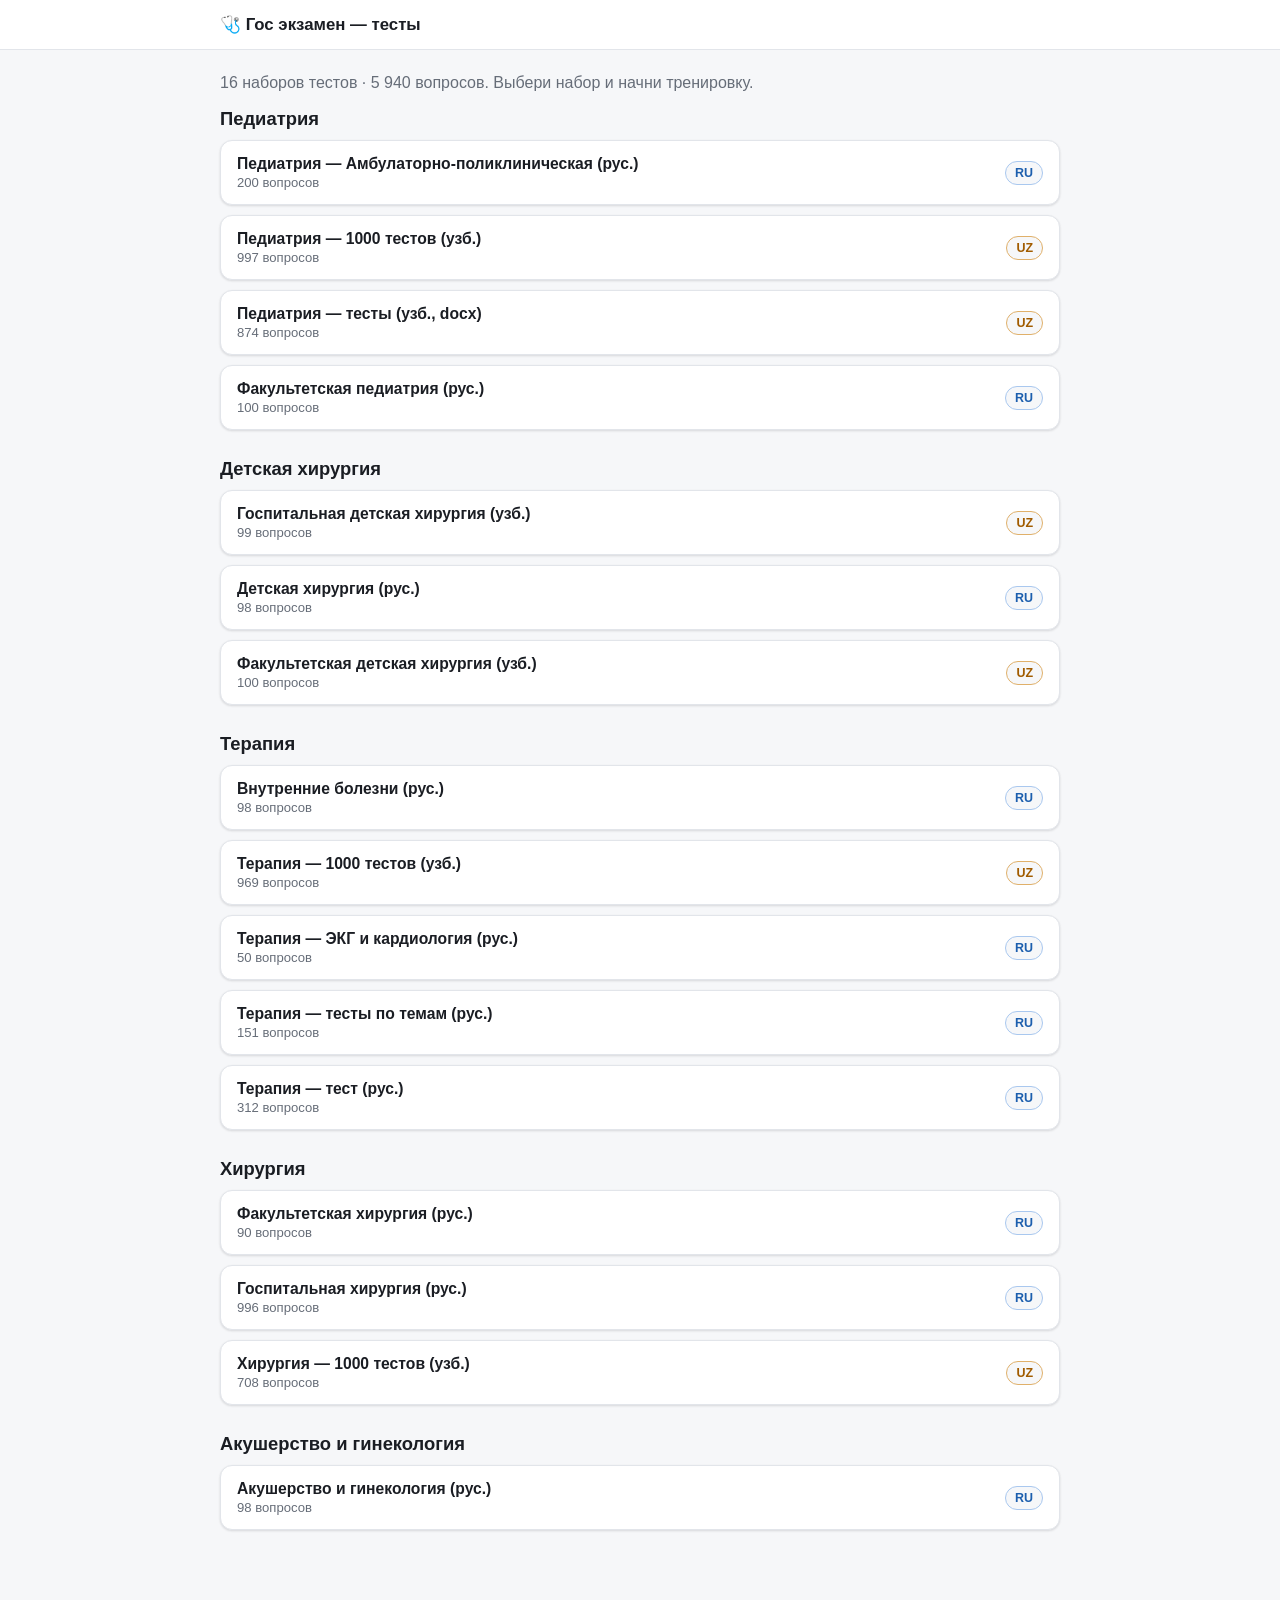
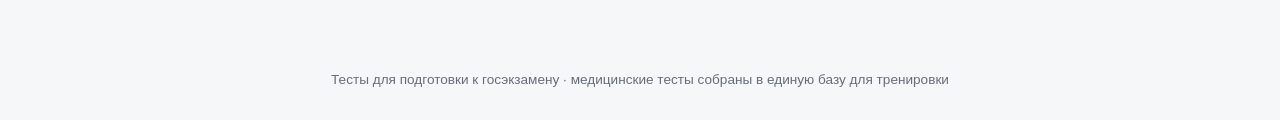
==== index.html @ 0cf94e14 "feat: add gos-exam test practice site (16 question banks, 5940 questions) Parses source docx/doc/pdf" ====
<!doctype html>
<html lang="ru">
<head>
<meta charset="utf-8">
<meta name="viewport" content="width=device-width, initial-scale=1">
<title>Гос экзамен — тесты</title>
<link rel="stylesheet" href="style.css">
</head>
<body>
<header class="topbar">
  <div class="topbar-inner">
    <a href="#/" class="brand">🩺 Гос экзамен — тесты</a>
    <div id="scoreBadge" class="score-badge" hidden></div>
  </div>
</header>

<main id="app" class="app"></main>

<footer class="footer">
  <p>Тесты для подготовки к госэкзамену · медицинские тесты собраны в единую базу для тренировки</p>
</footer>

<script src="app.js"></script>
</body>
</html>
---- style.css ----
:root {
  --bg: #f6f7f9;
  --surface: #ffffff;
  --border: #e2e5ea;
  --text: #1a1d23;
  --text-dim: #666d78;
  --brand: #0f766e;
  --brand-dark: #0b5a54;
  --correct: #16803c;
  --correct-bg: #e7f7ec;
  --wrong: #c62828;
  --wrong-bg: #fdecec;
  --radius: 12px;
  --shadow: 0 1px 3px rgba(20, 24, 30, 0.06), 0 1px 2px rgba(20, 24, 30, 0.08);
}

@media (prefers-color-scheme: dark) {
  :root {
    --bg: #14161a;
    --surface: #1c1f24;
    --border: #2c3037;
    --text: #eceef1;
    --text-dim: #9aa1ab;
    --brand: #2dd4bf;
    --brand-dark: #14b8a6;
    --correct: #4ade80;
    --correct-bg: #113322;
    --wrong: #f87171;
    --wrong-bg: #3a1616;
    --shadow: 0 1px 3px rgba(0, 0, 0, 0.4), 0 1px 2px rgba(0, 0, 0, 0.3);
  }
}

* { box-sizing: border-box; }

html, body {
  margin: 0;
  padding: 0;
  background: var(--bg);
  color: var(--text);
  font-family: -apple-system, BlinkMacSystemFont, "Segoe UI", Roboto, Helvetica, Arial, sans-serif;
}

a { color: inherit; }

.topbar {
  position: sticky;
  top: 0;
  z-index: 10;
  background: var(--surface);
  border-bottom: 1px solid var(--border);
}

.topbar-inner {
  max-width: 880px;
  margin: 0 auto;
  padding: 14px 20px;
  display: flex;
  align-items: center;
  justify-content: space-between;
}

.brand {
  font-weight: 700;
  font-size: 1.05rem;
  text-decoration: none;
  color: var(--text);
}

.score-badge {
  font-size: 0.9rem;
  font-weight: 600;
  padding: 4px 10px;
  border-radius: 999px;
  background: var(--brand);
  color: #fff;
}

.app {
  max-width: 880px;
  margin: 0 auto;
  padding: 24px 20px 80px;
}

.footer {
  text-align: center;
  color: var(--text-dim);
  font-size: 0.85rem;
  padding: 20px;
}

/* ---- Subject list ---- */
.subject-group {
  margin-bottom: 28px;
}

.subject-title {
  font-size: 1.15rem;
  font-weight: 700;
  margin: 0 0 10px;
}

.set-list {
  display: grid;
  gap: 10px;
}

.set-card {
  display: flex;
  align-items: center;
  justify-content: space-between;
  gap: 12px;
  background: var(--surface);
  border: 1px solid var(--border);
  border-radius: var(--radius);
  padding: 14px 16px;
  text-decoration: none;
  color: var(--text);
  box-shadow: var(--shadow);
  transition: transform 0.1s ease, border-color 0.15s ease;
}

.set-card:hover {
  border-color: var(--brand);
  transform: translateY(-1px);
}

.set-card-title {
  font-weight: 600;
  font-size: 0.98rem;
}

.set-card-meta {
  color: var(--text-dim);
  font-size: 0.82rem;
  margin-top: 2px;
}

.pill {
  flex-shrink: 0;
  font-size: 0.78rem;
  font-weight: 700;
  padding: 4px 9px;
  border-radius: 999px;
  background: var(--bg);
  border: 1px solid var(--border);
  color: var(--text-dim);
}

.pill.lang-uz { color: #a15c00; border-color: #e0b06a; }
.pill.lang-ru { color: #1d5fae; border-color: #a9c8ef; }

/* ---- Setup screen ---- */
.setup-card {
  background: var(--surface);
  border: 1px solid var(--border);
  border-radius: var(--radius);
  box-shadow: var(--shadow);
  padding: 24px;
}

.setup-card h2 { margin-top: 0; }

.field { margin-bottom: 18px; }
.field label {
  display: block;
  font-weight: 600;
  margin-bottom: 8px;
  font-size: 0.92rem;
}

.chip-row { display: flex; flex-wrap: wrap; gap: 8px; }

.chip {
  border: 1px solid var(--border);
  background: var(--bg);
  color: var(--text);
  padding: 8px 14px;
  border-radius: 999px;
  cursor: pointer;
  font-size: 0.9rem;
  font-weight: 600;
}

.chip.active {
  background: var(--brand);
  border-color: var(--brand);
  color: #fff;
}

.toggle-row { display: flex; align-items: center; gap: 10px; }

.btn {
  display: inline-block;
  background: var(--brand);
  color: #fff;
  border: none;
  padding: 12px 22px;
  border-radius: 10px;
  font-size: 1rem;
  font-weight: 700;
  cursor: pointer;
  text-decoration: none;
}
.btn:hover { background: var(--brand-dark); }
.btn.secondary {
  background: var(--surface);
  color: var(--text);
  border: 1px solid var(--border);
}
.btn.secondary:hover { border-color: var(--brand); }

.back-link {
  display: inline-block;
  margin-bottom: 16px;
  color: var(--text-dim);
  text-decoration: none;
  font-size: 0.9rem;
}
.back-link:hover { color: var(--brand); }

/* ---- Quiz ---- */
.quiz-progress {
  height: 6px;
  background: var(--border);
  border-radius: 999px;
  overflow: hidden;
  margin-bottom: 20px;
}
.quiz-progress-bar {
  height: 100%;
  background: var(--brand);
  transition: width 0.2s ease;
}

.question-card {
  background: var(--surface);
  border: 1px solid var(--border);
  border-radius: var(--radius);
  box-shadow: var(--shadow);
  padding: 22px;
  margin-bottom: 16px;
}

.question-index {
  color: var(--text-dim);
  font-size: 0.82rem;
  font-weight: 700;
  margin-bottom: 6px;
  text-transform: uppercase;
  letter-spacing: 0.02em;
}

.question-text {
  font-size: 1.08rem;
  font-weight: 600;
  line-height: 1.45;
  margin-bottom: 16px;
}

.option-list { display: grid; gap: 8px; }

.option-btn {
  text-align: left;
  padding: 12px 14px;
  border-radius: 10px;
  border: 1px solid var(--border);
  background: var(--bg);
  color: var(--text);
  cursor: pointer;
  font-size: 0.96rem;
  line-height: 1.4;
}

.option-btn:hover:not(:disabled) { border-color: var(--brand); }

.option-btn:disabled { cursor: default; }

.option-btn.correct {
  background: var(--correct-bg);
  border-color: var(--correct);
  color: var(--correct);
  font-weight: 600;
}

.option-btn.wrong {
  background: var(--wrong-bg);
  border-color: var(--wrong);
  color: var(--wrong);
  font-weight: 600;
}

.quiz-actions {
  display: flex;
  justify-content: flex-end;
  gap: 10px;
  margin-top: 18px;
}

/* ---- Results ---- */
.result-card {
  text-align: center;
  background: var(--surface);
  border: 1px solid var(--border);
  border-radius: var(--radius);
  box-shadow: var(--shadow);
  padding: 36px 24px;
}

.result-score {
  font-size: 2.6rem;
  font-weight: 800;
  color: var(--brand);
  margin: 6px 0;
}

.result-actions {
  display: flex;
  justify-content: center;
  gap: 10px;
  margin-top: 20px;
  flex-wrap: wrap;
}

.review-list { margin-top: 24px; text-align: left; display: grid; gap: 12px; }

.review-item {
  border: 1px solid var(--border);
  border-radius: 10px;
  padding: 14px 16px;
  background: var(--bg);
}

.review-q { font-weight: 600; margin-bottom: 8px; }
.review-your { color: var(--wrong); font-size: 0.92rem; }
.review-correct { color: var(--correct); font-size: 0.92rem; }

.empty-state {
  text-align: center;
  color: var(--text-dim);
  padding: 60px 20px;
}
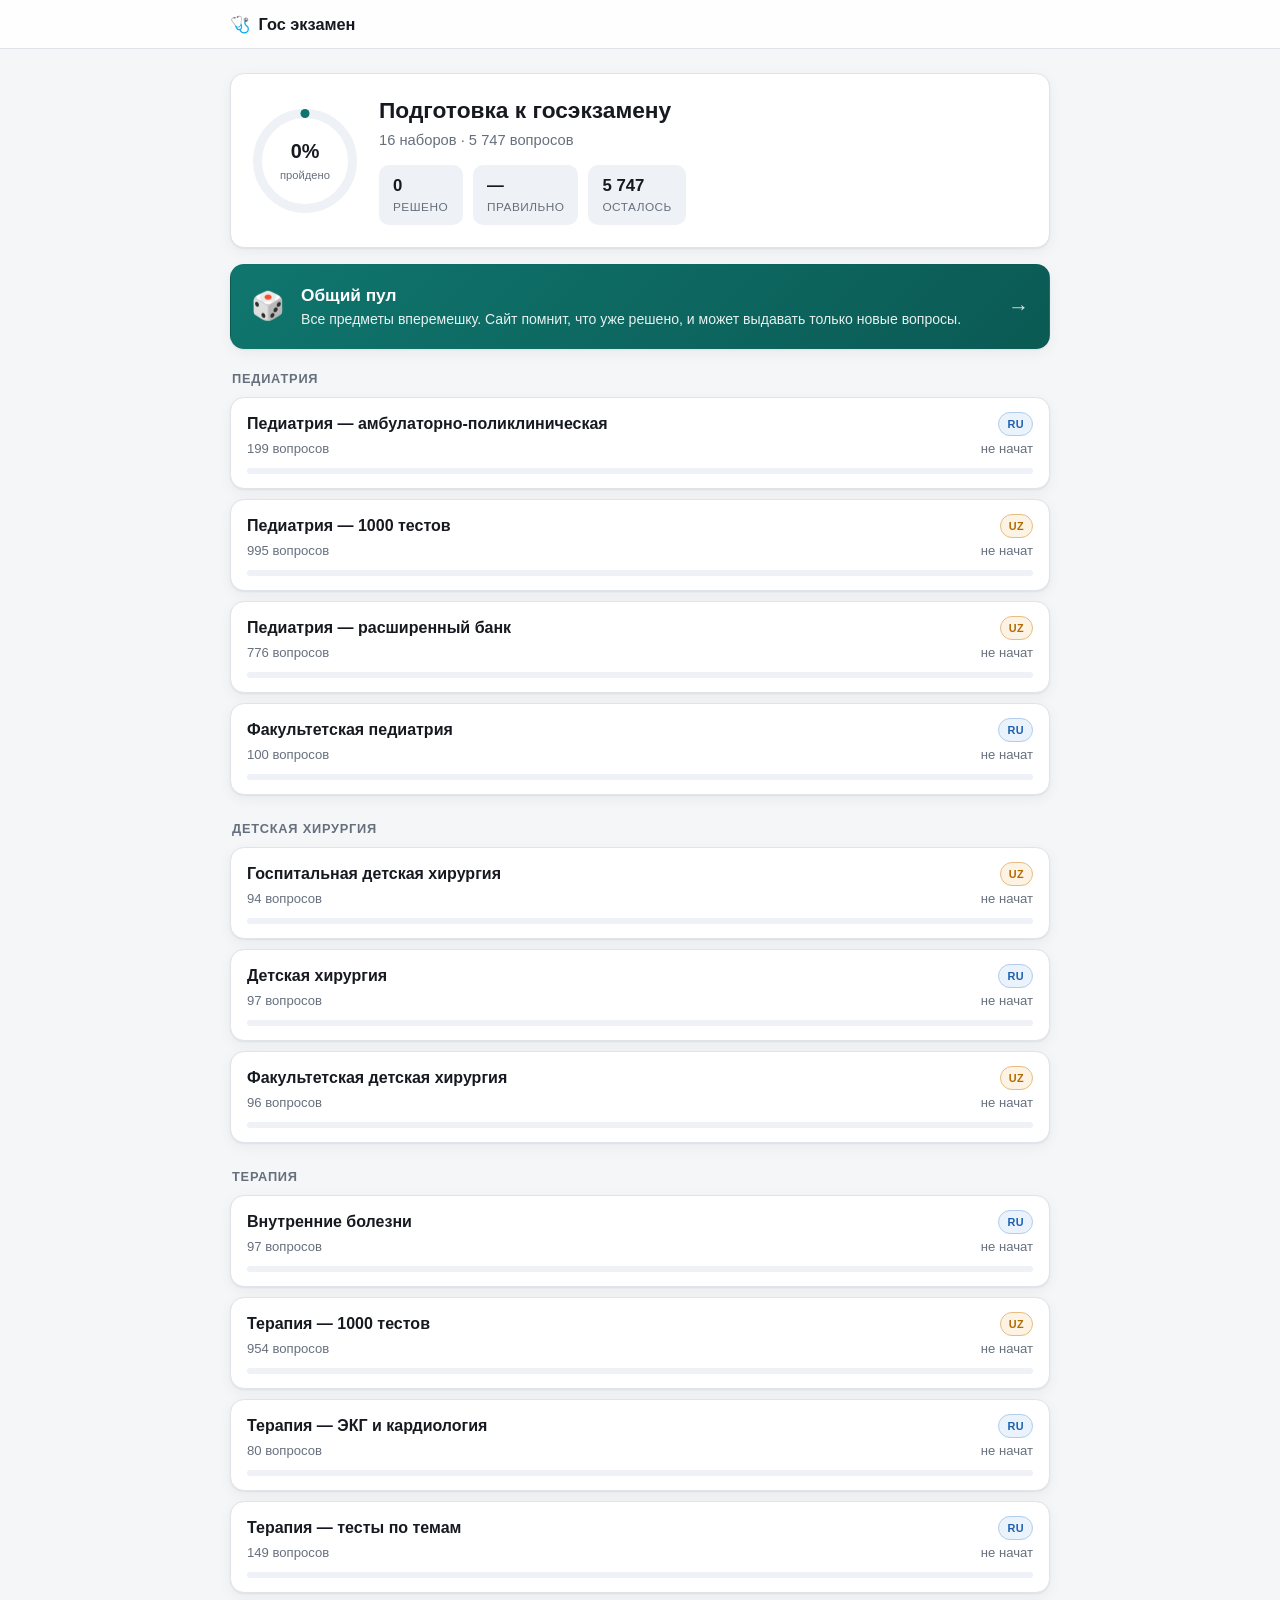
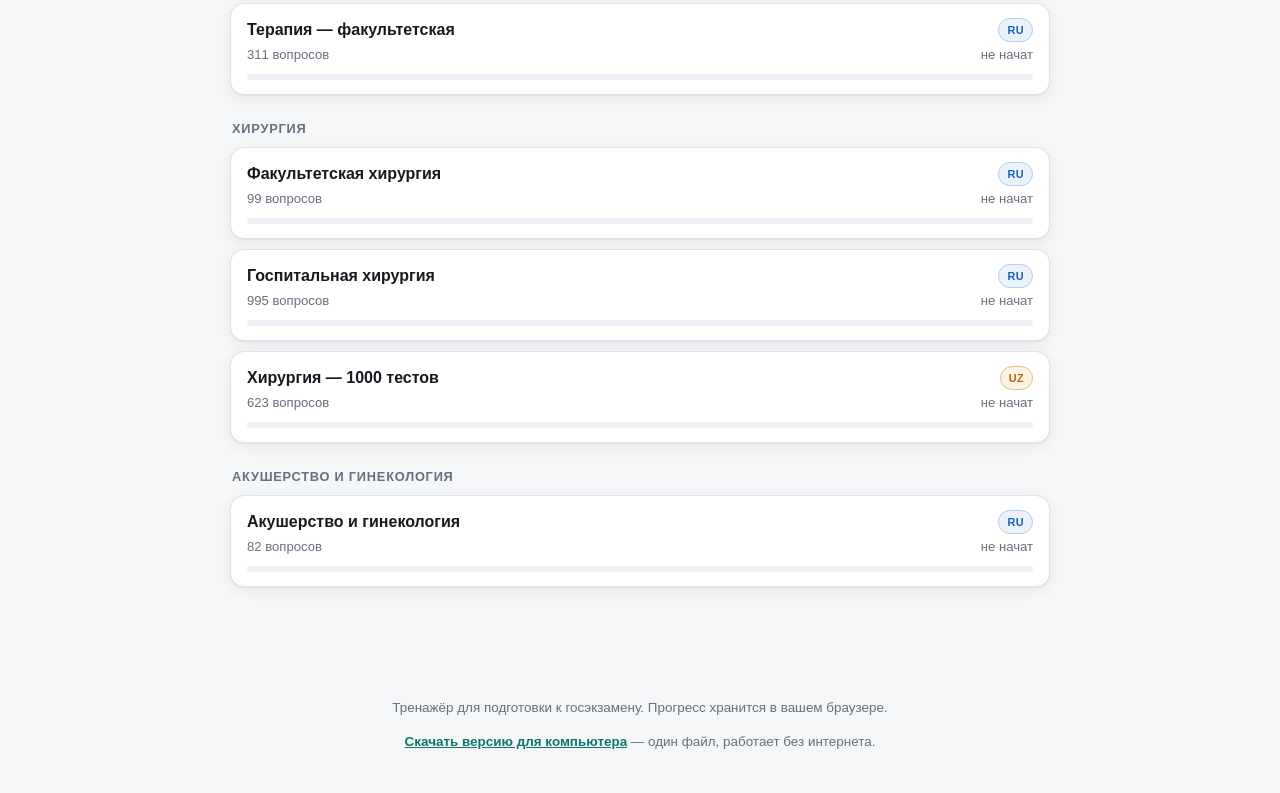
==== commit 805a3b8e: "feat: общий пул с памятью прогресса, офлайн-версия, проверка ключей ответов Данные: - исправлены пар" ====
--- a/index.html
+++ b/index.html
@@ -4,12 +4,13 @@
 <meta charset="utf-8">
 <meta name="viewport" content="width=device-width, initial-scale=1">
 <title>Гос экзамен — тесты</title>
+<meta name="description" content="Тренажёр тестов для подготовки к государственному экзамену: терапия, педиатрия, хирургия, детская хирургия, акушерство и гинекология.">
 <link rel="stylesheet" href="style.css">
 </head>
 <body>
 <header class="topbar">
   <div class="topbar-inner">
-    <a href="#/" class="brand">🩺 Гос экзамен — тесты</a>
+    <a href="#/" class="brand"><span class="brand-mark">🩺</span> Гос экзамен</a>
     <div id="scoreBadge" class="score-badge" hidden></div>
   </div>
 </header>
@@ -17,9 +18,13 @@
 <main id="app" class="app"></main>
 
 <footer class="footer">
-  <p>Тесты для подготовки к госэкзамену · медицинские тесты собраны в единую базу для тренировки</p>
+  <p>Тренажёр для подготовки к госэкзамену. Прогресс хранится в вашем браузере.</p>
+  <p><a href="gos-exam-tests-offline.html" download>Скачать версию для компьютера</a> — один файл, работает без интернета.</p>
 </footer>
 
-<script src="app.js"></script>
+<script src="js/storage.js"></script>
+<script src="js/data.js"></script>
+<script src="js/ui.js"></script>
+<script src="js/app.js"></script>
 </body>
 </html>
--- a/style.css
+++ b/style.css
@@ -1,342 +1,308 @@
 :root {
-  --bg: #f6f7f9;
+  --bg: #f4f6f8;
   --surface: #ffffff;
-  --border: #e2e5ea;
-  --text: #1a1d23;
-  --text-dim: #666d78;
+  --surface-2: #eef1f5;
+  --border: #dfe4ea;
+  --text: #16191f;
+  --text-dim: #66707d;
   --brand: #0f766e;
   --brand-dark: #0b5a54;
-  --correct: #16803c;
-  --correct-bg: #e7f7ec;
+  --brand-soft: #d8f1ee;
+  --right: #15803d;
+  --right-bg: #e6f7ec;
   --wrong: #c62828;
-  --wrong-bg: #fdecec;
-  --radius: 12px;
-  --shadow: 0 1px 3px rgba(20, 24, 30, 0.06), 0 1px 2px rgba(20, 24, 30, 0.08);
+  --wrong-bg: #fdeceb;
+  --radius: 14px;
+  --shadow: 0 1px 2px rgba(16, 20, 27, .06), 0 4px 14px rgba(16, 20, 27, .05);
+  --maxw: 860px;
 }
 
 @media (prefers-color-scheme: dark) {
   :root {
-    --bg: #14161a;
-    --surface: #1c1f24;
-    --border: #2c3037;
-    --text: #eceef1;
-    --text-dim: #9aa1ab;
+    --bg: #101318;
+    --surface: #191d24;
+    --surface-2: #21262e;
+    --border: #2b313a;
+    --text: #edf0f3;
+    --text-dim: #98a1ad;
     --brand: #2dd4bf;
     --brand-dark: #14b8a6;
-    --correct: #4ade80;
-    --correct-bg: #113322;
+    --brand-soft: #10312e;
+    --right: #4ade80;
+    --right-bg: #10301f;
     --wrong: #f87171;
-    --wrong-bg: #3a1616;
-    --shadow: 0 1px 3px rgba(0, 0, 0, 0.4), 0 1px 2px rgba(0, 0, 0, 0.3);
+    --wrong-bg: #351717;
+    --shadow: 0 1px 2px rgba(0, 0, 0, .4), 0 4px 16px rgba(0, 0, 0, .3);
   }
 }
 
 * { box-sizing: border-box; }
 
-html, body {
+body {
   margin: 0;
-  padding: 0;
   background: var(--bg);
   color: var(--text);
   font-family: -apple-system, BlinkMacSystemFont, "Segoe UI", Roboto, Helvetica, Arial, sans-serif;
-}
-
-a { color: inherit; }
-
+  line-height: 1.5;
+  -webkit-font-smoothing: antialiased;
+}
+
+h1, h2, h3 { line-height: 1.25; }
+
+/* ---------------------------------------------------------------- topbar -- */
 .topbar {
-  position: sticky;
-  top: 0;
-  z-index: 10;
-  background: var(--surface);
+  position: sticky; top: 0; z-index: 20;
+  background: color-mix(in srgb, var(--surface) 88%, transparent);
+  backdrop-filter: saturate(180%) blur(10px);
   border-bottom: 1px solid var(--border);
 }
-
 .topbar-inner {
-  max-width: 880px;
-  margin: 0 auto;
-  padding: 14px 20px;
-  display: flex;
-  align-items: center;
-  justify-content: space-between;
-}
-
-.brand {
-  font-weight: 700;
-  font-size: 1.05rem;
-  text-decoration: none;
-  color: var(--text);
-}
+  max-width: var(--maxw); margin: 0 auto; padding: 12px 20px;
+  display: flex; align-items: center; justify-content: space-between; gap: 12px;
+}
+.brand { font-weight: 700; font-size: 1.02rem; text-decoration: none; color: var(--text); }
+.brand-mark { margin-right: 4px; }
 
 .score-badge {
-  font-size: 0.9rem;
-  font-weight: 600;
-  padding: 4px 10px;
-  border-radius: 999px;
-  background: var(--brand);
-  color: #fff;
-}
-
-.app {
-  max-width: 880px;
-  margin: 0 auto;
-  padding: 24px 20px 80px;
-}
-
-.footer {
-  text-align: center;
-  color: var(--text-dim);
-  font-size: 0.85rem;
-  padding: 20px;
-}
-
-/* ---- Subject list ---- */
-.subject-group {
-  margin-bottom: 28px;
-}
-
+  font-variant-numeric: tabular-nums;
+  font-size: .9rem; font-weight: 700;
+  padding: 5px 12px; border-radius: 999px;
+  background: var(--brand); color: #fff;
+}
+.score-badge.low { background: var(--wrong); }
+
+.app { max-width: var(--maxw); margin: 0 auto; padding: 24px 20px 72px; }
+.footer { text-align: center; color: var(--text-dim); font-size: .84rem; padding: 0 20px 28px; }
+
+/* ------------------------------------------------------------------ hero -- */
+.hero {
+  display: flex; align-items: center; gap: 22px; flex-wrap: wrap;
+  background: var(--surface); border: 1px solid var(--border);
+  border-radius: var(--radius); box-shadow: var(--shadow);
+  padding: 22px; margin-bottom: 16px;
+}
+.hero-text { flex: 1 1 260px; min-width: 0; }
+.hero h1 { margin: 0 0 4px; font-size: 1.42rem; }
+.hero-sub { margin: 0 0 14px; color: var(--text-dim); font-size: .92rem; }
+.hero-stats { display: flex; gap: 10px; flex-wrap: wrap; }
+
+.stat-chip {
+  display: flex; flex-direction: column; gap: 1px;
+  background: var(--surface-2); border-radius: 10px; padding: 8px 14px; min-width: 84px;
+}
+.stat-value { font-weight: 750; font-size: 1.05rem; font-variant-numeric: tabular-nums; }
+.stat-label { font-size: .74rem; color: var(--text-dim); text-transform: uppercase; letter-spacing: .04em; }
+
+/* ------------------------------------------------------------------ ring -- */
+.ring-wrap { position: relative; width: 104px; height: 104px; flex: none; }
+.ring { width: 104px; height: 104px; transform: rotate(-90deg); }
+.ring-track { stroke: var(--surface-2); }
+.ring-value { stroke: var(--brand); transition: stroke-dasharray .4s ease; }
+.ring-label {
+  position: absolute; inset: 0;
+  display: flex; flex-direction: column; align-items: center; justify-content: center;
+}
+.ring-label strong { font-size: 1.24rem; font-variant-numeric: tabular-nums; }
+.ring-label span { font-size: .7rem; color: var(--text-dim); }
+
+/* ------------------------------------------------------------- pool card -- */
+.pool-card {
+  display: flex; align-items: center; gap: 16px;
+  padding: 18px 20px; margin-bottom: 22px;
+  text-decoration: none; color: var(--text);
+  border-radius: var(--radius); border: 1px solid transparent;
+  background: linear-gradient(135deg, var(--brand) 0%, var(--brand-dark) 100%);
+  box-shadow: var(--shadow);
+}
+.pool-card * { color: #fff; }
+.pool-icon { font-size: 1.7rem; }
+.pool-body { flex: 1; min-width: 0; }
+.pool-title { font-weight: 750; font-size: 1.08rem; }
+.pool-sub { font-size: .88rem; opacity: .9; }
+.pool-go { font-size: 1.3rem; opacity: .85; }
+.pool-card:hover { filter: brightness(1.07); }
+
+.row-actions { display: flex; justify-content: flex-end; margin: -12px 0 18px; }
+
+/* --------------------------------------------------------------- subjects -- */
+.subject-group { margin-bottom: 26px; }
 .subject-title {
-  font-size: 1.15rem;
-  font-weight: 700;
-  margin: 0 0 10px;
-}
-
-.set-list {
-  display: grid;
-  gap: 10px;
-}
+  font-size: .8rem; font-weight: 700; text-transform: uppercase; letter-spacing: .06em;
+  color: var(--text-dim); margin: 0 0 10px 2px;
+}
+.set-list { display: grid; gap: 10px; }
 
 .set-card {
-  display: flex;
-  align-items: center;
-  justify-content: space-between;
-  gap: 12px;
-  background: var(--surface);
-  border: 1px solid var(--border);
-  border-radius: var(--radius);
+  display: block; text-decoration: none; color: var(--text);
+  background: var(--surface); border: 1px solid var(--border);
+  border-radius: var(--radius); box-shadow: var(--shadow);
   padding: 14px 16px;
-  text-decoration: none;
-  color: var(--text);
-  box-shadow: var(--shadow);
-  transition: transform 0.1s ease, border-color 0.15s ease;
-}
-
-.set-card:hover {
-  border-color: var(--brand);
-  transform: translateY(-1px);
-}
-
-.set-card-title {
-  font-weight: 600;
-  font-size: 0.98rem;
-}
-
-.set-card-meta {
-  color: var(--text-dim);
-  font-size: 0.82rem;
-  margin-top: 2px;
-}
+  transition: border-color .15s ease, transform .1s ease;
+}
+.set-card:hover { border-color: var(--brand); transform: translateY(-1px); }
+.set-head { display: flex; align-items: flex-start; justify-content: space-between; gap: 10px; }
+.set-title { font-weight: 650; }
+.set-meta {
+  display: flex; justify-content: space-between; gap: 10px;
+  font-size: .82rem; color: var(--text-dim); margin: 3px 0 9px;
+}
+.set-done { color: var(--brand); font-weight: 600; }
+.set-done.muted { color: var(--text-dim); font-weight: 400; }
 
 .pill {
-  flex-shrink: 0;
-  font-size: 0.78rem;
-  font-weight: 700;
-  padding: 4px 9px;
-  border-radius: 999px;
-  background: var(--bg);
-  border: 1px solid var(--border);
-  color: var(--text-dim);
-}
-
-.pill.lang-uz { color: #a15c00; border-color: #e0b06a; }
-.pill.lang-ru { color: #1d5fae; border-color: #a9c8ef; }
-
-/* ---- Setup screen ---- */
+  flex: none; font-size: .68rem; font-weight: 800; letter-spacing: .04em;
+  padding: 3px 8px; border-radius: 999px;
+  background: var(--surface-2); color: var(--text-dim); border: 1px solid var(--border);
+}
+.pill.lang-uz { color: #b26a00; border-color: #e6bd82; background: #fdf3e4; }
+.pill.lang-ru { color: #1d5fae; border-color: #b3cdec; background: #eaf2fc; }
+@media (prefers-color-scheme: dark) {
+  .pill.lang-uz { background: #33240f; border-color: #6b4c1c; color: #e3a955; }
+  .pill.lang-ru { background: #14243a; border-color: #2c4a72; color: #7db0ec; }
+}
+
+.pbar {
+  display: flex; height: 6px; border-radius: 999px;
+  background: var(--surface-2); overflow: hidden;
+}
+.pbar-right { background: var(--brand); }
+.pbar-wrong { background: var(--wrong); }
+
+/* ---------------------------------------------------------------- setup -- */
+.back-link {
+  display: inline-block; margin-bottom: 14px;
+  color: var(--text-dim); text-decoration: none; font-size: .9rem;
+}
+.back-link:hover { color: var(--brand); }
+
 .setup-card {
-  background: var(--surface);
-  border: 1px solid var(--border);
-  border-radius: var(--radius);
-  box-shadow: var(--shadow);
-  padding: 24px;
-}
-
-.setup-card h2 { margin-top: 0; }
+  background: var(--surface); border: 1px solid var(--border);
+  border-radius: var(--radius); box-shadow: var(--shadow); padding: 22px;
+}
+.setup-card h2 { margin: 0 0 4px; font-size: 1.24rem; }
+.setup-sub { margin: 0 0 20px; color: var(--text-dim); font-size: .9rem; }
+.available-note { margin: -10px 0 18px; font-size: .84rem; color: var(--brand); font-weight: 600; }
 
 .field { margin-bottom: 18px; }
 .field label {
-  display: block;
-  font-weight: 600;
+  display: block; font-weight: 650; font-size: .82rem;
+  text-transform: uppercase; letter-spacing: .04em; color: var(--text-dim);
   margin-bottom: 8px;
-  font-size: 0.92rem;
 }
 
 .chip-row { display: flex; flex-wrap: wrap; gap: 8px; }
-
 .chip {
-  border: 1px solid var(--border);
-  background: var(--bg);
-  color: var(--text);
-  padding: 8px 14px;
-  border-radius: 999px;
-  cursor: pointer;
-  font-size: 0.9rem;
-  font-weight: 600;
-}
-
-.chip.active {
-  background: var(--brand);
-  border-color: var(--brand);
-  color: #fff;
-}
-
-.toggle-row { display: flex; align-items: center; gap: 10px; }
-
+  border: 1px solid var(--border); background: var(--surface-2); color: var(--text);
+  padding: 8px 15px; border-radius: 999px; cursor: pointer;
+  font-size: .9rem; font-weight: 600; font-family: inherit;
+}
+.chip:hover { border-color: var(--brand); }
+.chip.active { background: var(--brand); border-color: var(--brand); color: #fff; }
+
+/* --------------------------------------------------------------- buttons -- */
 .btn {
-  display: inline-block;
-  background: var(--brand);
-  color: #fff;
-  border: none;
-  padding: 12px 22px;
-  border-radius: 10px;
-  font-size: 1rem;
-  font-weight: 700;
-  cursor: pointer;
-  text-decoration: none;
-}
-.btn:hover { background: var(--brand-dark); }
-.btn.secondary {
-  background: var(--surface);
-  color: var(--text);
-  border: 1px solid var(--border);
-}
-.btn.secondary:hover { border-color: var(--brand); }
-
-.back-link {
-  display: inline-block;
-  margin-bottom: 16px;
-  color: var(--text-dim);
-  text-decoration: none;
-  font-size: 0.9rem;
-}
-.back-link:hover { color: var(--brand); }
-
-/* ---- Quiz ---- */
+  display: inline-block; text-align: center; text-decoration: none;
+  background: var(--brand); color: #fff; border: 1px solid var(--brand);
+  padding: 11px 20px; border-radius: 10px;
+  font-size: .96rem; font-weight: 700; font-family: inherit; cursor: pointer;
+}
+.btn:hover:not(:disabled) { background: var(--brand-dark); border-color: var(--brand-dark); }
+.btn:disabled { opacity: .45; cursor: not-allowed; }
+.btn.big { width: 100%; padding: 13px 20px; font-size: 1rem; }
+.btn.secondary { background: var(--surface-2); color: var(--text); border-color: var(--border); }
+.btn.secondary:hover:not(:disabled) { background: var(--surface-2); border-color: var(--brand); }
+.btn.ghost { background: transparent; color: var(--text-dim); border-color: transparent; }
+.btn.ghost:hover:not(:disabled) { background: transparent; color: var(--wrong); border-color: transparent; }
+.btn.small { padding: 7px 12px; font-size: .84rem; font-weight: 600; }
+
+/* ------------------------------------------------------------------ quiz -- */
 .quiz-progress {
-  height: 6px;
-  background: var(--border);
-  border-radius: 999px;
-  overflow: hidden;
-  margin-bottom: 20px;
-}
-.quiz-progress-bar {
-  height: 100%;
-  background: var(--brand);
-  transition: width 0.2s ease;
-}
+  height: 5px; border-radius: 999px; background: var(--surface-2);
+  overflow: hidden; margin-bottom: 18px;
+}
+.quiz-progress span { display: block; height: 100%; background: var(--brand); transition: width .25s ease; }
 
 .question-card {
-  background: var(--surface);
-  border: 1px solid var(--border);
-  border-radius: var(--radius);
-  box-shadow: var(--shadow);
-  padding: 22px;
-  margin-bottom: 16px;
-}
-
+  background: var(--surface); border: 1px solid var(--border);
+  border-radius: var(--radius); box-shadow: var(--shadow); padding: 22px;
+}
+.question-head {
+  display: flex; justify-content: space-between; align-items: baseline; gap: 10px;
+  margin-bottom: 8px;
+}
 .question-index {
-  color: var(--text-dim);
-  font-size: 0.82rem;
-  font-weight: 700;
-  margin-bottom: 6px;
-  text-transform: uppercase;
-  letter-spacing: 0.02em;
-}
-
-.question-text {
-  font-size: 1.08rem;
-  font-weight: 600;
-  line-height: 1.45;
-  margin-bottom: 16px;
-}
+  font-size: .74rem; font-weight: 700; letter-spacing: .05em;
+  text-transform: uppercase; color: var(--text-dim);
+}
+.question-source {
+  font-size: .74rem; color: var(--text-dim); text-align: right;
+  overflow: hidden; text-overflow: ellipsis; white-space: nowrap; max-width: 55%;
+}
+.question-text { font-size: 1.1rem; font-weight: 650; margin-bottom: 14px; }
+.multi-hint {
+  display: inline-block; font-size: .8rem; font-weight: 650;
+  background: var(--brand-soft); color: var(--brand-dark);
+  padding: 4px 10px; border-radius: 8px; margin-bottom: 12px;
+}
+@media (prefers-color-scheme: dark) { .multi-hint { color: var(--brand); } }
 
 .option-list { display: grid; gap: 8px; }
-
 .option-btn {
-  text-align: left;
-  padding: 12px 14px;
-  border-radius: 10px;
-  border: 1px solid var(--border);
-  background: var(--bg);
-  color: var(--text);
-  cursor: pointer;
-  font-size: 0.96rem;
-  line-height: 1.4;
-}
-
+  display: flex; align-items: flex-start; gap: 11px; width: 100%;
+  text-align: left; padding: 12px 14px; border-radius: 11px;
+  border: 1px solid var(--border); background: var(--surface-2); color: var(--text);
+  font-size: .96rem; font-family: inherit; line-height: 1.42; cursor: pointer;
+}
 .option-btn:hover:not(:disabled) { border-color: var(--brand); }
-
 .option-btn:disabled { cursor: default; }
-
+.option-key {
+  flex: none; width: 22px; height: 22px; border-radius: 6px;
+  background: var(--surface); border: 1px solid var(--border);
+  font-size: .76rem; font-weight: 700; color: var(--text-dim);
+  display: flex; align-items: center; justify-content: center; margin-top: 1px;
+}
+.option-text { flex: 1; min-width: 0; }
+.option-btn.picked { border-color: var(--brand); background: var(--brand-soft); }
+.option-btn.picked .option-key { background: var(--brand); color: #fff; border-color: var(--brand); }
 .option-btn.correct {
-  background: var(--correct-bg);
-  border-color: var(--correct);
-  color: var(--correct);
-  font-weight: 600;
-}
-
+  background: var(--right-bg); border-color: var(--right); color: var(--right); font-weight: 650;
+}
+.option-btn.correct .option-key { background: var(--right); color: #fff; border-color: var(--right); }
 .option-btn.wrong {
-  background: var(--wrong-bg);
-  border-color: var(--wrong);
-  color: var(--wrong);
-  font-weight: 600;
-}
-
-.quiz-actions {
-  display: flex;
-  justify-content: flex-end;
-  gap: 10px;
-  margin-top: 18px;
-}
-
-/* ---- Results ---- */
+  background: var(--wrong-bg); border-color: var(--wrong); color: var(--wrong); font-weight: 650;
+}
+.option-btn.wrong .option-key { background: var(--wrong); color: #fff; border-color: var(--wrong); }
+
+.quiz-actions { display: flex; justify-content: flex-end; margin-top: 16px; }
+
+/* --------------------------------------------------------------- results -- */
 .result-card {
+  display: flex; flex-direction: column; align-items: center; gap: 12px;
+  background: var(--surface); border: 1px solid var(--border);
+  border-radius: var(--radius); box-shadow: var(--shadow); padding: 30px 22px;
   text-align: center;
-  background: var(--surface);
-  border: 1px solid var(--border);
-  border-radius: var(--radius);
-  box-shadow: var(--shadow);
-  padding: 36px 24px;
-}
-
-.result-score {
-  font-size: 2.6rem;
-  font-weight: 800;
-  color: var(--brand);
-  margin: 6px 0;
-}
-
-.result-actions {
-  display: flex;
-  justify-content: center;
-  gap: 10px;
-  margin-top: 20px;
-  flex-wrap: wrap;
-}
-
-.review-list { margin-top: 24px; text-align: left; display: grid; gap: 12px; }
-
+}
+.result-card h2 { margin: 0; font-size: 1.2rem; }
+.result-actions { display: flex; gap: 8px; flex-wrap: wrap; justify-content: center; }
+.all-right { text-align: center; color: var(--right); font-weight: 700; margin-top: 18px; }
+
+.review-title { margin: 26px 0 10px; font-size: 1.02rem; }
+.review-list { display: grid; gap: 10px; }
 .review-item {
-  border: 1px solid var(--border);
-  border-radius: 10px;
-  padding: 14px 16px;
-  background: var(--bg);
-}
-
-.review-q { font-weight: 600; margin-bottom: 8px; }
-.review-your { color: var(--wrong); font-size: 0.92rem; }
-.review-correct { color: var(--correct); font-size: 0.92rem; }
-
-.empty-state {
-  text-align: center;
-  color: var(--text-dim);
-  padding: 60px 20px;
-}
+  background: var(--surface); border: 1px solid var(--border);
+  border-left: 3px solid var(--wrong); border-radius: 10px; padding: 13px 15px;
+}
+.review-q { font-weight: 650; margin-bottom: 6px; }
+.review-your { color: var(--wrong); font-size: .9rem; }
+.review-correct { color: var(--right); font-size: .9rem; }
+
+.empty-state { text-align: center; color: var(--text-dim); padding: 56px 20px; }
+.empty-state p { margin-bottom: 16px; }
+
+@media (max-width: 560px) {
+  .hero { gap: 16px; padding: 18px; }
+  .question-card { padding: 18px; }
+  .question-source { display: none; }
+}
+
+.footer a { color: var(--brand); font-weight: 600; }
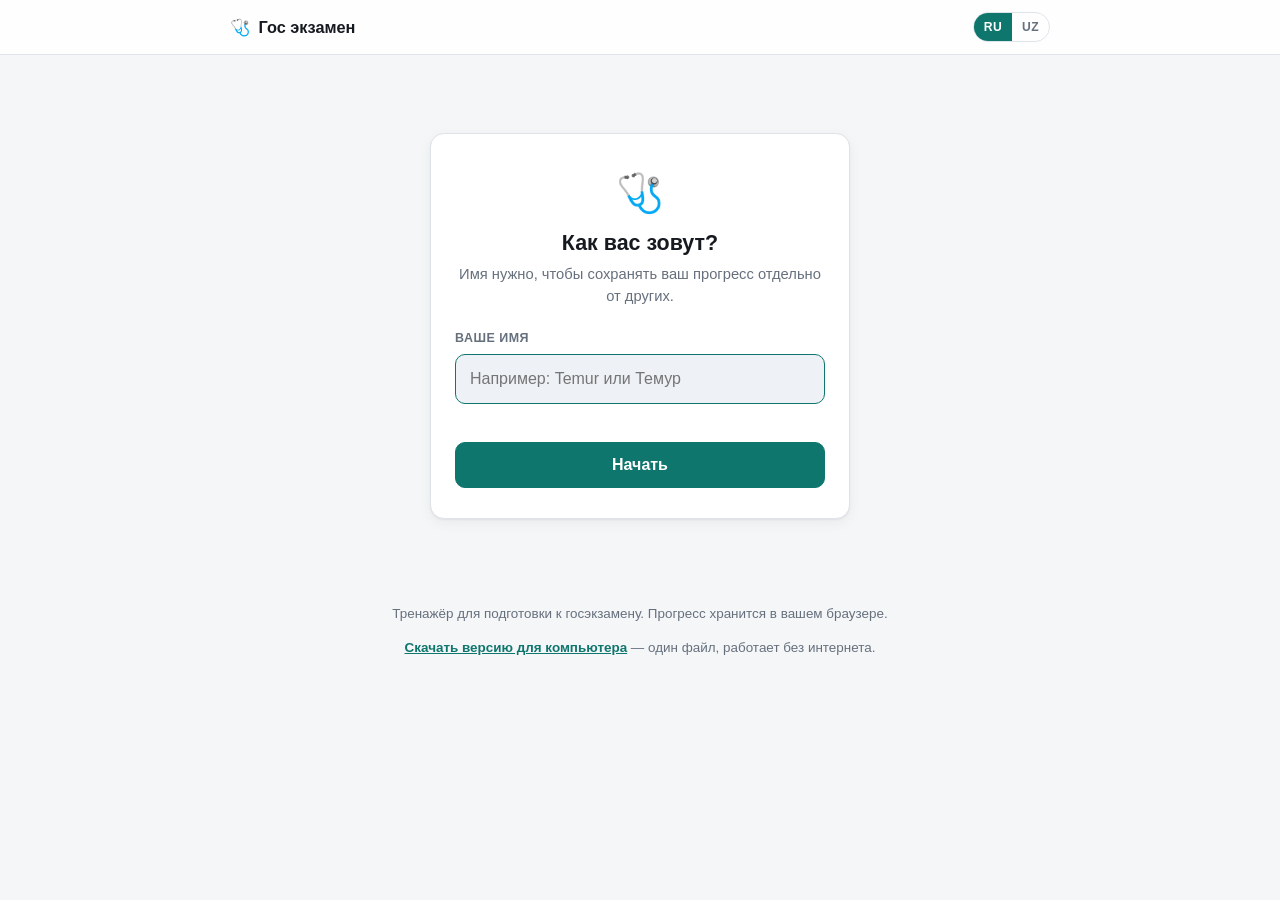
==== commit 106a010b: "feat: теги источника ответа, вход по имени, два языка интерфейса Данные (5747 -> 8980 вопросов): - н" ====
--- a/index.html
+++ b/index.html
@@ -4,24 +4,29 @@
 <meta charset="utf-8">
 <meta name="viewport" content="width=device-width, initial-scale=1">
 <title>Гос экзамен — тесты</title>
-<meta name="description" content="Тренажёр тестов для подготовки к государственному экзамену: терапия, педиатрия, хирургия, детская хирургия, акушерство и гинекология.">
+<meta name="description" content="Тренажёр тестов для подготовки к государственному экзамену: терапия, педиатрия, хирургия, детская хирургия, акушерство и гинекология. Русский и узбекский.">
 <link rel="stylesheet" href="style.css">
 </head>
 <body>
 <header class="topbar">
   <div class="topbar-inner">
-    <a href="#/" class="brand"><span class="brand-mark">🩺</span> Гос экзамен</a>
-    <div id="scoreBadge" class="score-badge" hidden></div>
+    <a href="#/" class="brand"><span class="brand-mark">🩺</span> <span id="brandText">Гос экзамен</span></a>
+    <div class="topbar-right">
+      <div id="langSwitch" class="lang-switch"></div>
+      <button id="userChip" class="user-chip" type="button" hidden></button>
+      <div id="scoreBadge" class="score-badge" hidden></div>
+    </div>
   </div>
 </header>
 
 <main id="app" class="app"></main>
 
 <footer class="footer">
-  <p>Тренажёр для подготовки к госэкзамену. Прогресс хранится в вашем браузере.</p>
-  <p><a href="gos-exam-tests-offline.html" download>Скачать версию для компьютера</a> — один файл, работает без интернета.</p>
+  <p id="footerText"></p>
+  <p id="offlineLine"></p>
 </footer>
 
+<script src="js/i18n.js"></script>
 <script src="js/storage.js"></script>
 <script src="js/data.js"></script>
 <script src="js/ui.js"></script>
--- a/style.css
+++ b/style.css
@@ -305,4 +305,106 @@
   .question-source { display: none; }
 }
 
+
+/* --------------------------------------------------------- шапка: справа -- */
+.topbar-right { display: flex; align-items: center; gap: 8px; }
+
+.lang-switch { display: flex; border: 1px solid var(--border); border-radius: 999px; overflow: hidden; }
+.lang-btn {
+  border: none; background: transparent; color: var(--text-dim);
+  font: inherit; font-size: .76rem; font-weight: 700; letter-spacing: .03em;
+  padding: 5px 10px; cursor: pointer;
+}
+.lang-btn.active { background: var(--brand); color: #fff; }
+
+.user-chip {
+  max-width: 140px; overflow: hidden; text-overflow: ellipsis; white-space: nowrap;
+  border: 1px solid var(--border); background: var(--surface-2); color: var(--text);
+  font: inherit; font-size: .82rem; font-weight: 650;
+  padding: 5px 12px; border-radius: 999px; cursor: pointer;
+}
+.user-chip:hover { border-color: var(--wrong); color: var(--wrong); }
+
+/* ------------------------------------------------------------------ вход -- */
+.welcome-card {
+  max-width: 420px; margin: 6vh auto 0; text-align: center;
+  background: var(--surface); border: 1px solid var(--border);
+  border-radius: var(--radius); box-shadow: var(--shadow); padding: 30px 24px;
+}
+.welcome-mark { font-size: 2.4rem; }
+.welcome-card h1 { margin: 8px 0 6px; font-size: 1.34rem; }
+.welcome-sub { margin: 0 0 22px; color: var(--text-dim); font-size: .92rem; }
+.welcome-label {
+  display: block; text-align: left; font-size: .78rem; font-weight: 700;
+  text-transform: uppercase; letter-spacing: .04em; color: var(--text-dim); margin-bottom: 6px;
+}
+.text-input {
+  width: 100%; padding: 12px 14px; margin-bottom: 8px;
+  border: 1px solid var(--border); border-radius: 10px;
+  background: var(--surface-2); color: var(--text);
+  font: inherit; font-size: 1rem;
+}
+.text-input:focus { outline: none; border-color: var(--brand); }
+.text-input.invalid { border-color: var(--wrong); }
+.input-error { min-height: 18px; margin: 0 0 12px; color: var(--wrong); font-size: .82rem; text-align: left; }
+
+/* ------------------------------------------------------------------ теги -- */
+.tag {
+  display: inline-flex; align-items: center; gap: 4px;
+  font-size: .74rem; font-weight: 700; white-space: nowrap;
+  padding: 3px 9px; border-radius: 999px;
+  border: 1px solid var(--border); background: var(--surface-2); color: var(--text-dim);
+}
+.tag.tiny { font-size: .68rem; padding: 2px 7px; }
+.tag-verified { color: var(--right); border-color: color-mix(in srgb, var(--right) 45%, transparent); }
+.tag-marked { color: #a16207; border-color: #e0c07a; }
+.tag-restored { color: #1d5fae; border-color: #a9c8ef; }
+.tag-ai { color: #7c3aed; border-color: #c4b5fd; }
+.tag-disputed { color: var(--wrong); border-color: color-mix(in srgb, var(--wrong) 45%, transparent); }
+@media (prefers-color-scheme: dark) {
+  .tag-marked { color: #e3b45c; border-color: #6b5320; }
+  .tag-restored { color: #7db0ec; border-color: #2c4a72; }
+  .tag-ai { color: #c4a7f7; border-color: #4c3a75; }
+}
+
+.set-tags { display: flex; flex-wrap: wrap; gap: 5px; margin: 6px 0 2px; }
+
+.legend {
+  background: var(--surface); border: 1px solid var(--border);
+  border-radius: var(--radius); padding: 12px 16px; margin-bottom: 18px;
+}
+.legend summary {
+  cursor: pointer; font-weight: 650; font-size: .9rem; color: var(--text-dim);
+}
+.legend summary::marker { color: var(--brand); }
+.legend-list { display: grid; gap: 8px; margin-top: 12px; }
+.legend-item {
+  display: grid; grid-template-columns: auto auto 1fr; gap: 8px; align-items: baseline;
+}
+.legend-count { font-size: .78rem; font-weight: 700; color: var(--text); font-variant-numeric: tabular-nums; }
+.legend-hint { font-size: .8rem; color: var(--text-dim); }
+
+/* -------------------------------------------------------- язык тестов -- */
+.lang-field {
+  display: flex; align-items: center; gap: 10px; flex-wrap: wrap;
+  margin: 0 0 16px 2px;
+}
+.lang-field-label {
+  font-size: .74rem; font-weight: 700; text-transform: uppercase;
+  letter-spacing: .05em; color: var(--text-dim);
+}
+.lang-field .chip { padding: 6px 13px; font-size: .84rem; }
+
+.question-head { align-items: center; }
+.question-source {
+  font-size: .76rem; color: var(--text-dim); margin-bottom: 6px;
+  overflow: hidden; text-overflow: ellipsis; white-space: nowrap;
+}
+.review-item .tag { margin-top: 8px; }
 .footer a { color: var(--brand); font-weight: 600; }
+
+@media (max-width: 560px) {
+  .legend-item { grid-template-columns: auto auto; }
+  .legend-hint { grid-column: 1 / -1; }
+  .user-chip { max-width: 90px; }
+}
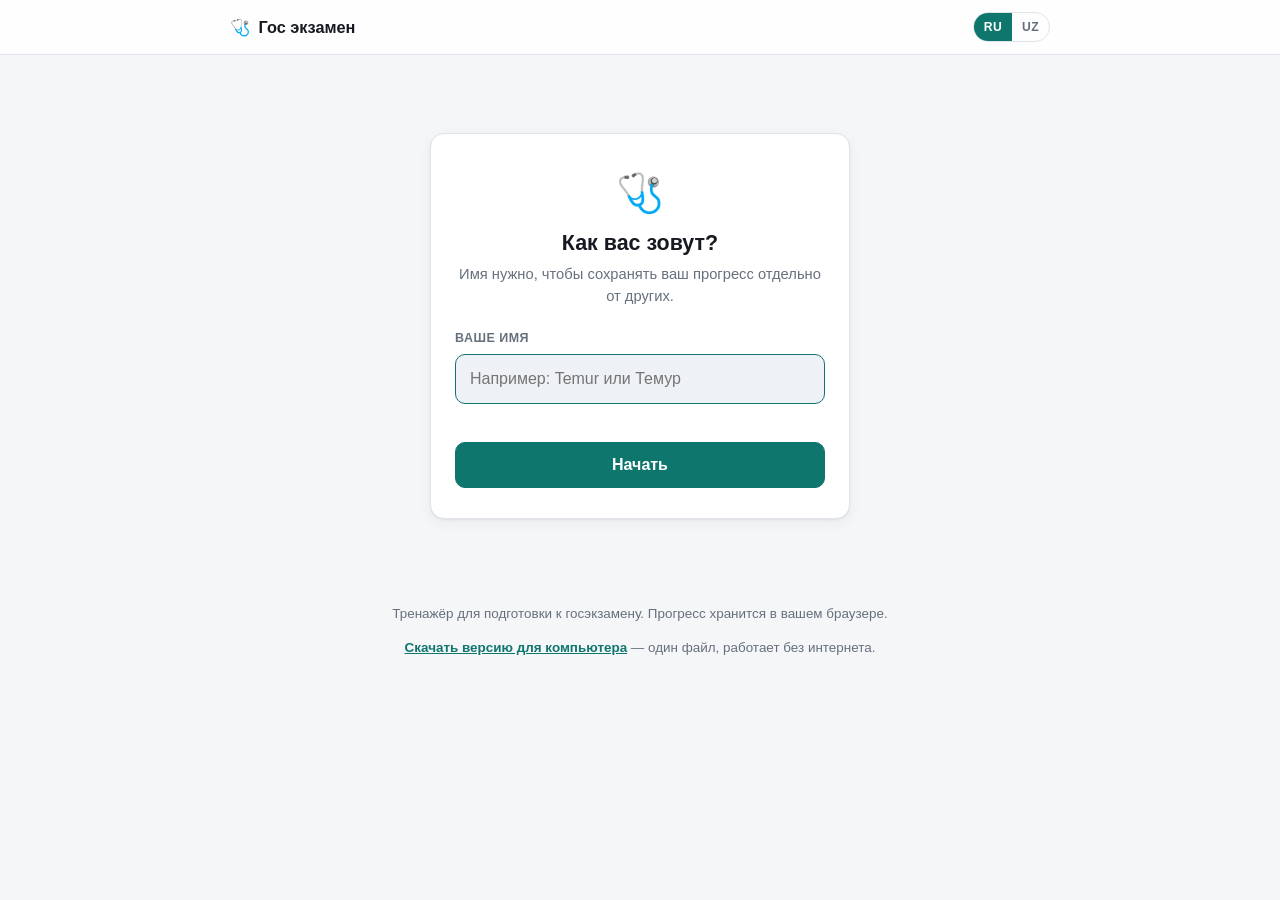
==== commit d07726ff: "feat: таблица лидеров внизу главной - рейтинг по числу верных ответов, при равенстве — по точности; " ====
--- a/index.html
+++ b/index.html
@@ -26,8 +26,10 @@
   <p id="offlineLine"></p>
 </footer>
 
+<script src="config.js"></script>
 <script src="js/i18n.js"></script>
 <script src="js/storage.js"></script>
+<script src="js/leaderboard.js"></script>
 <script src="js/data.js"></script>
 <script src="js/ui.js"></script>
 <script src="js/app.js"></script>
--- a/style.css
+++ b/style.css
@@ -408,3 +408,43 @@
   .legend-hint { grid-column: 1 / -1; }
   .user-chip { max-width: 90px; }
 }
+
+/* ------------------------------------------------------- таблица лидеров -- */
+.board {
+  background: var(--surface); border: 1px solid var(--border);
+  border-radius: var(--radius); box-shadow: var(--shadow);
+  padding: 18px 20px; margin-top: 6px;
+}
+.board-head {
+  display: flex; align-items: baseline; justify-content: space-between;
+  gap: 10px; flex-wrap: wrap; margin-bottom: 12px;
+}
+.board-title { margin: 0; font-size: 1.06rem; }
+.board-scope { font-size: .78rem; color: var(--text-dim); }
+.board-empty { color: var(--text-dim); font-size: .9rem; margin: 0; }
+
+.board-scroll { overflow-x: auto; }
+.board-table { width: 100%; border-collapse: collapse; font-size: .92rem; }
+.board-table th {
+  text-align: left; font-size: .72rem; font-weight: 700; text-transform: uppercase;
+  letter-spacing: .04em; color: var(--text-dim); padding: 0 8px 8px; white-space: nowrap;
+}
+.board-table td { padding: 9px 8px; border-top: 1px solid var(--border); }
+.board-table .num { text-align: right; font-variant-numeric: tabular-nums; white-space: nowrap; }
+.board-table .strong { font-weight: 750; color: var(--brand); }
+.board-table .dim { color: var(--text-dim); }
+.col-place { width: 34px; font-size: 1rem; text-align: center; }
+.board-table tr.me td { background: var(--brand-soft); }
+.board-table tr.me td:first-child { border-radius: 8px 0 0 8px; }
+.board-table tr.me td:last-child { border-radius: 0 8px 8px 0; }
+.board-you {
+  margin-left: 6px; font-size: .66rem; font-weight: 800; text-transform: uppercase;
+  letter-spacing: .04em; color: #fff; background: var(--brand);
+  padding: 2px 6px; border-radius: 999px;
+}
+
+@media (max-width: 520px) {
+  /* на узком экране важнее «верно» и точность, число решённых прячем */
+  .board-table .col-solved { display: none; }
+  .board { padding: 16px; }
+}
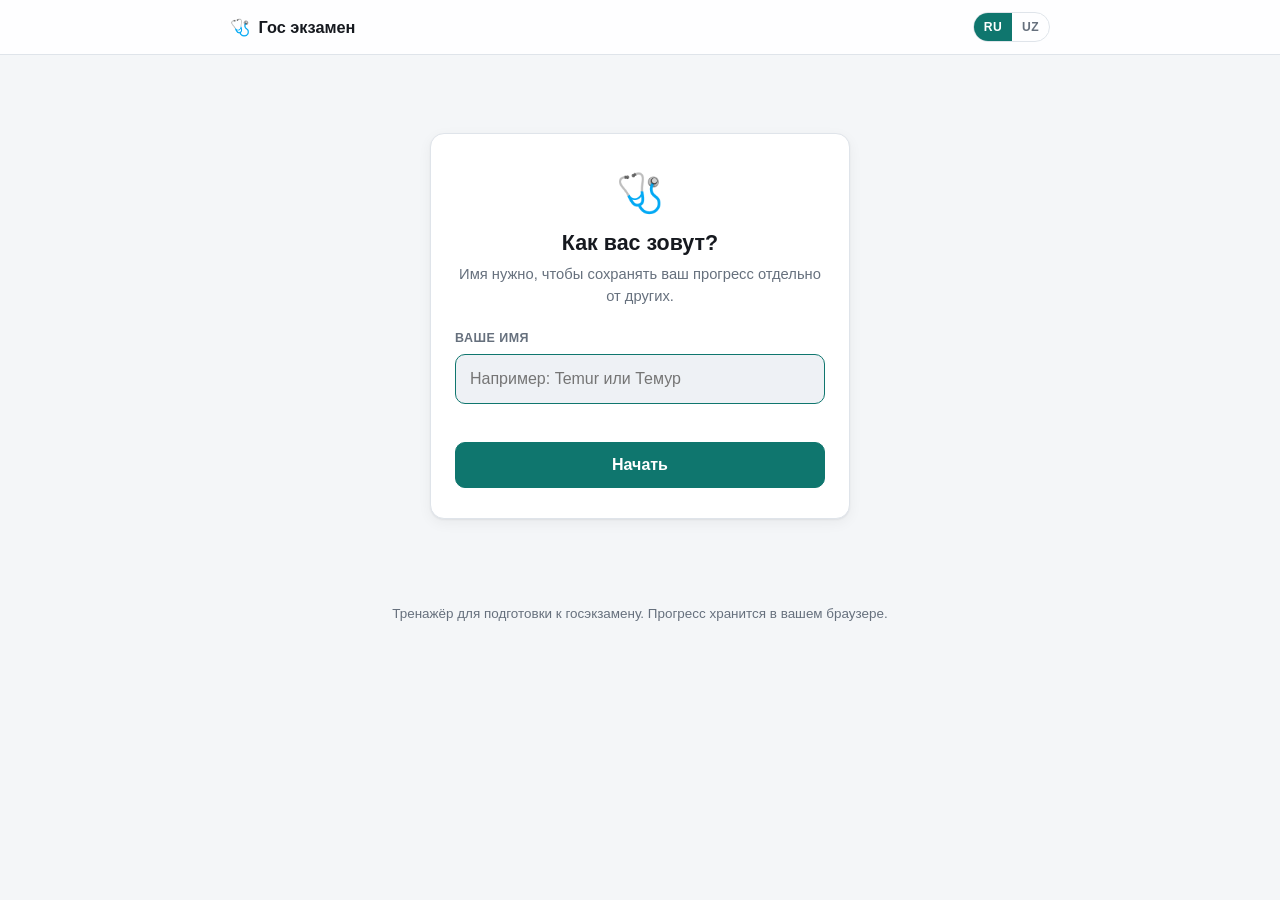
==== commit 9c030f10: "feat: общий рейтинг на своём сервере, офлайн-версия убрана Офлайн: - удалены gos-exam-tests-offline." ====
--- a/index.html
+++ b/index.html
@@ -23,7 +23,6 @@
 
 <footer class="footer">
   <p id="footerText"></p>
-  <p id="offlineLine"></p>
 </footer>
 
 <script src="config.js"></script>
